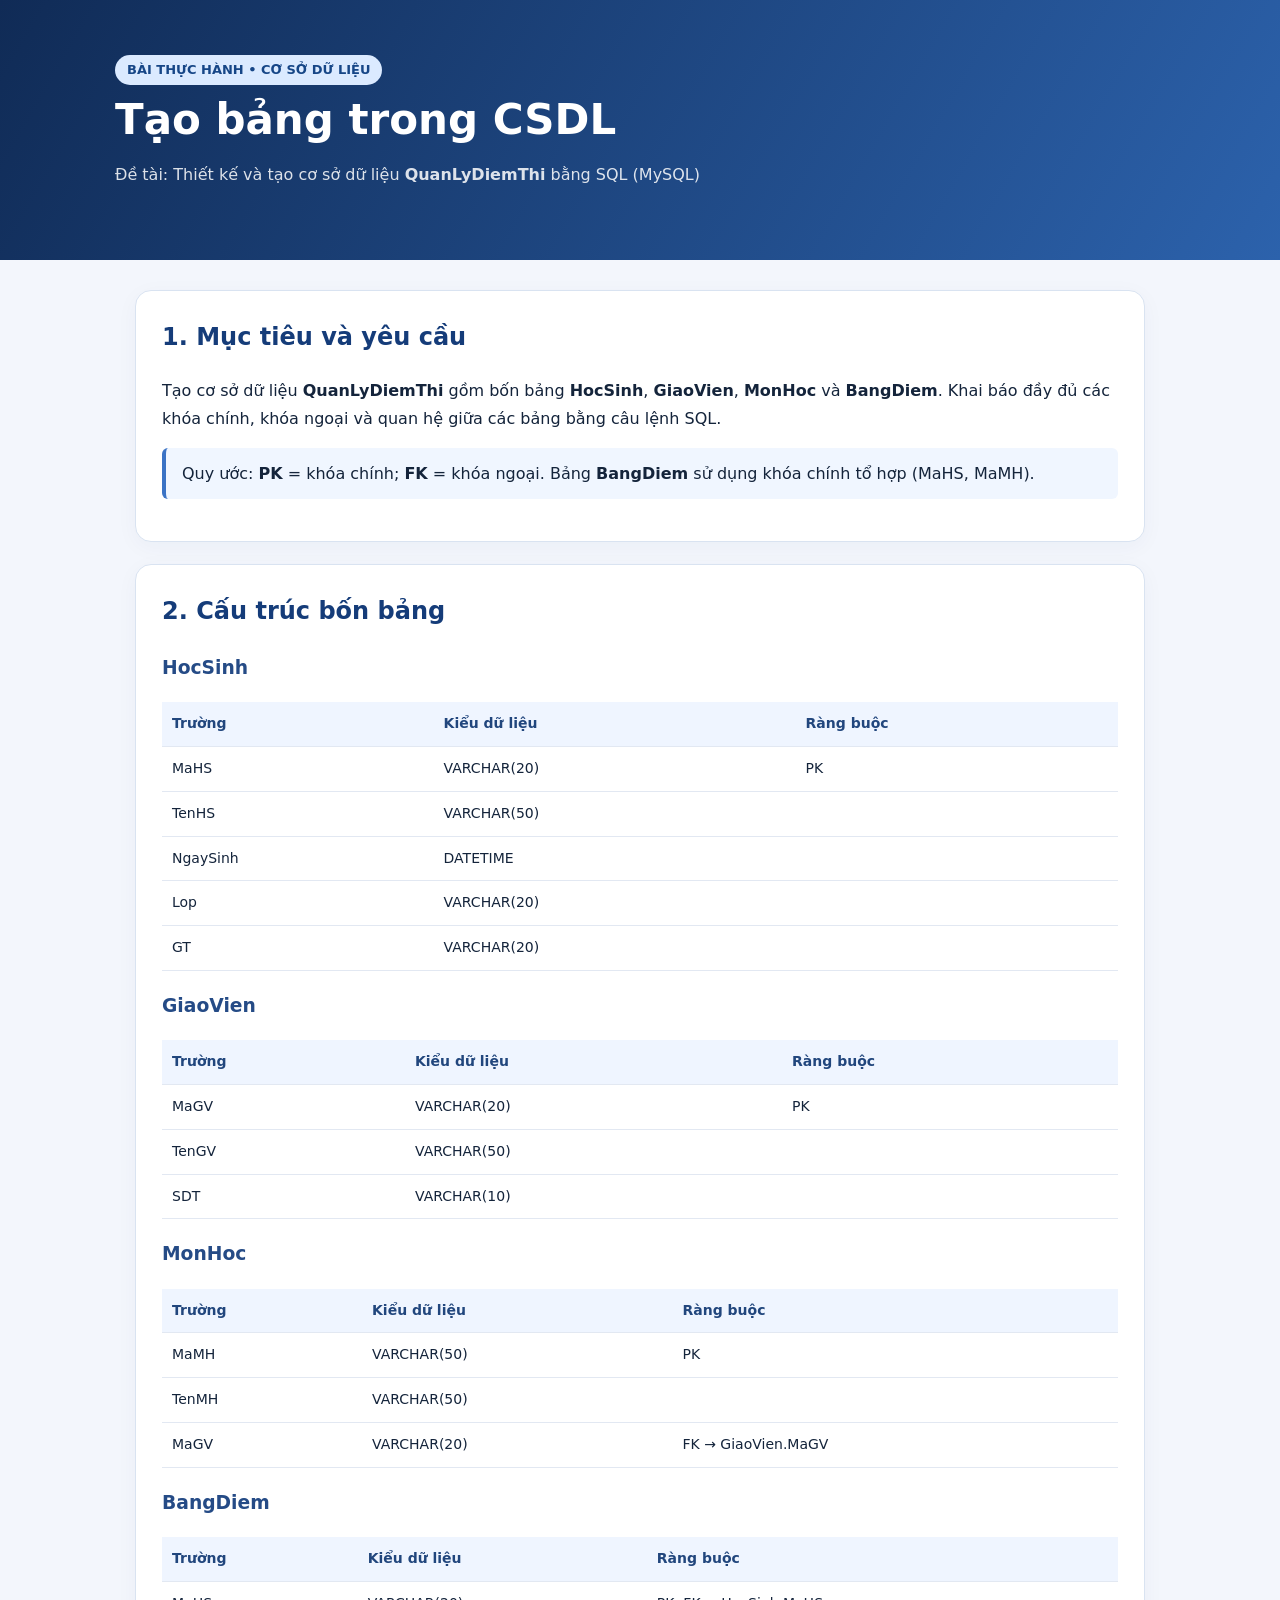
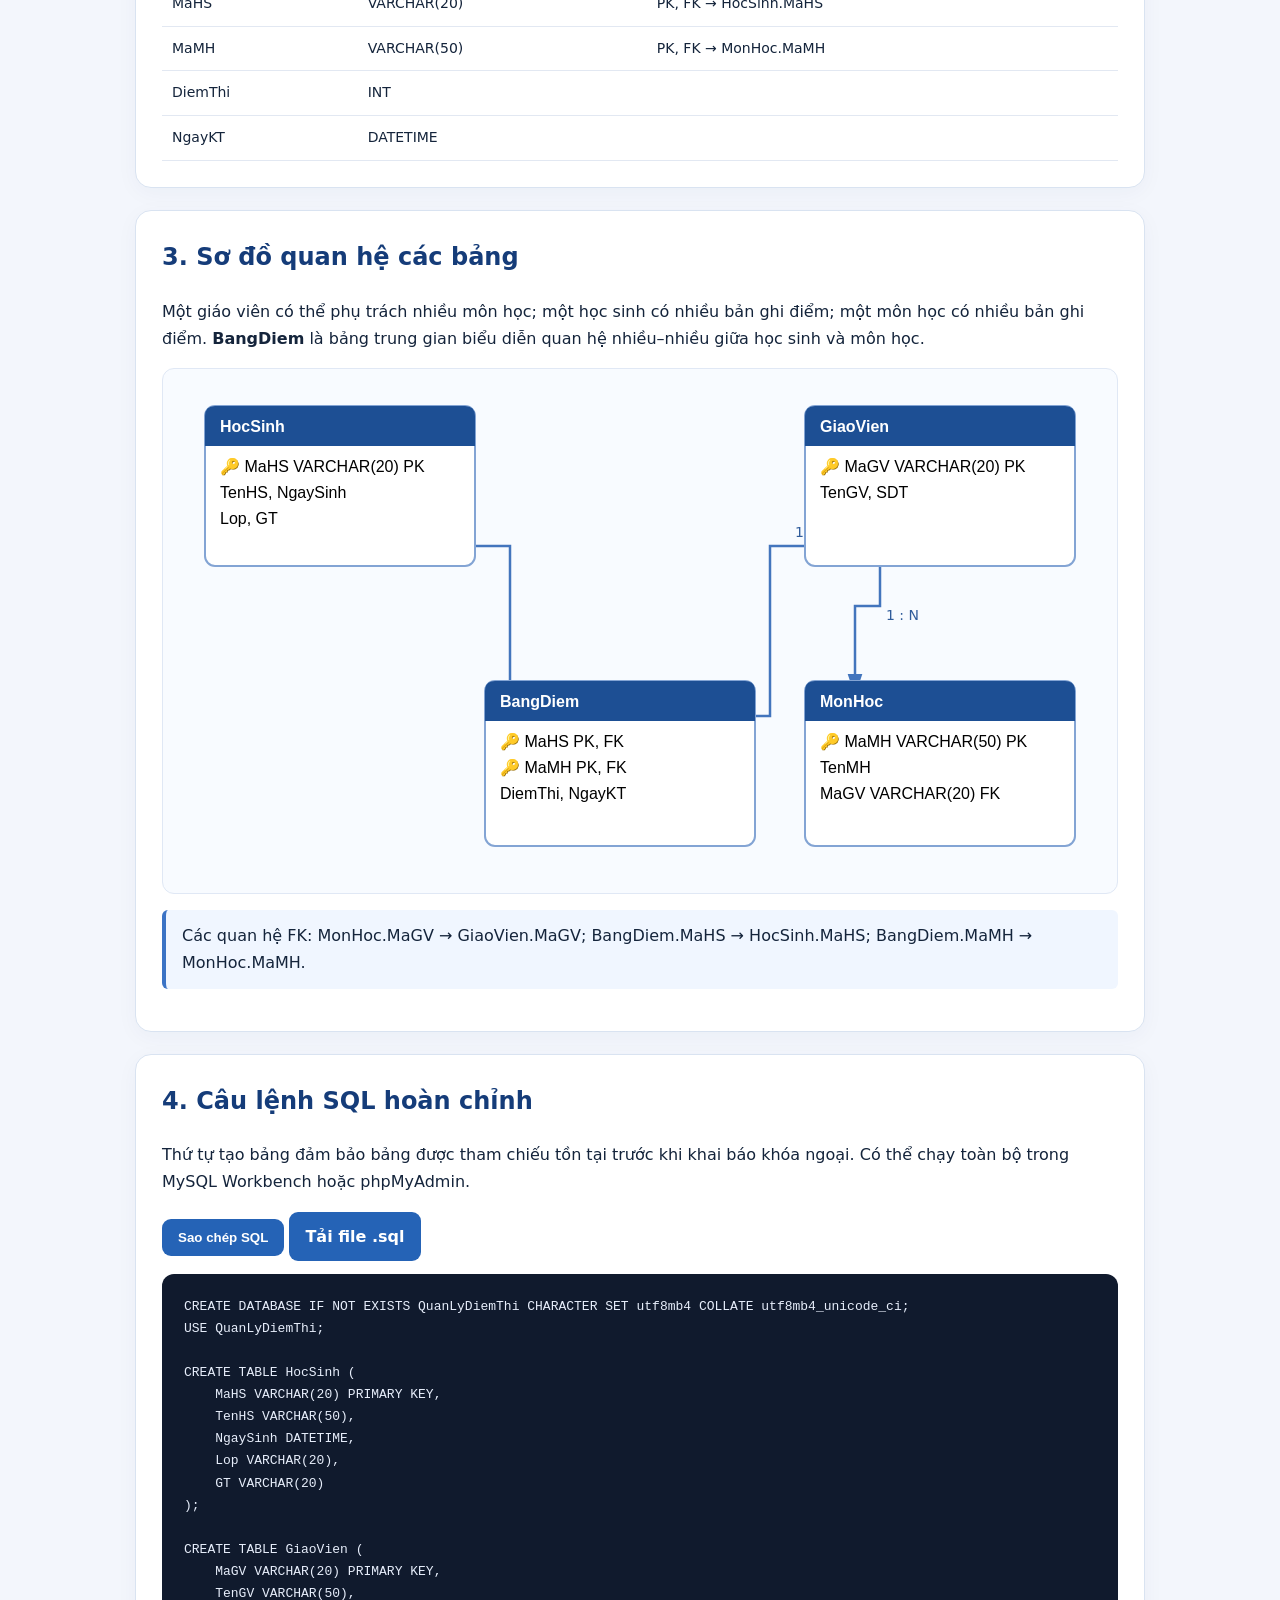
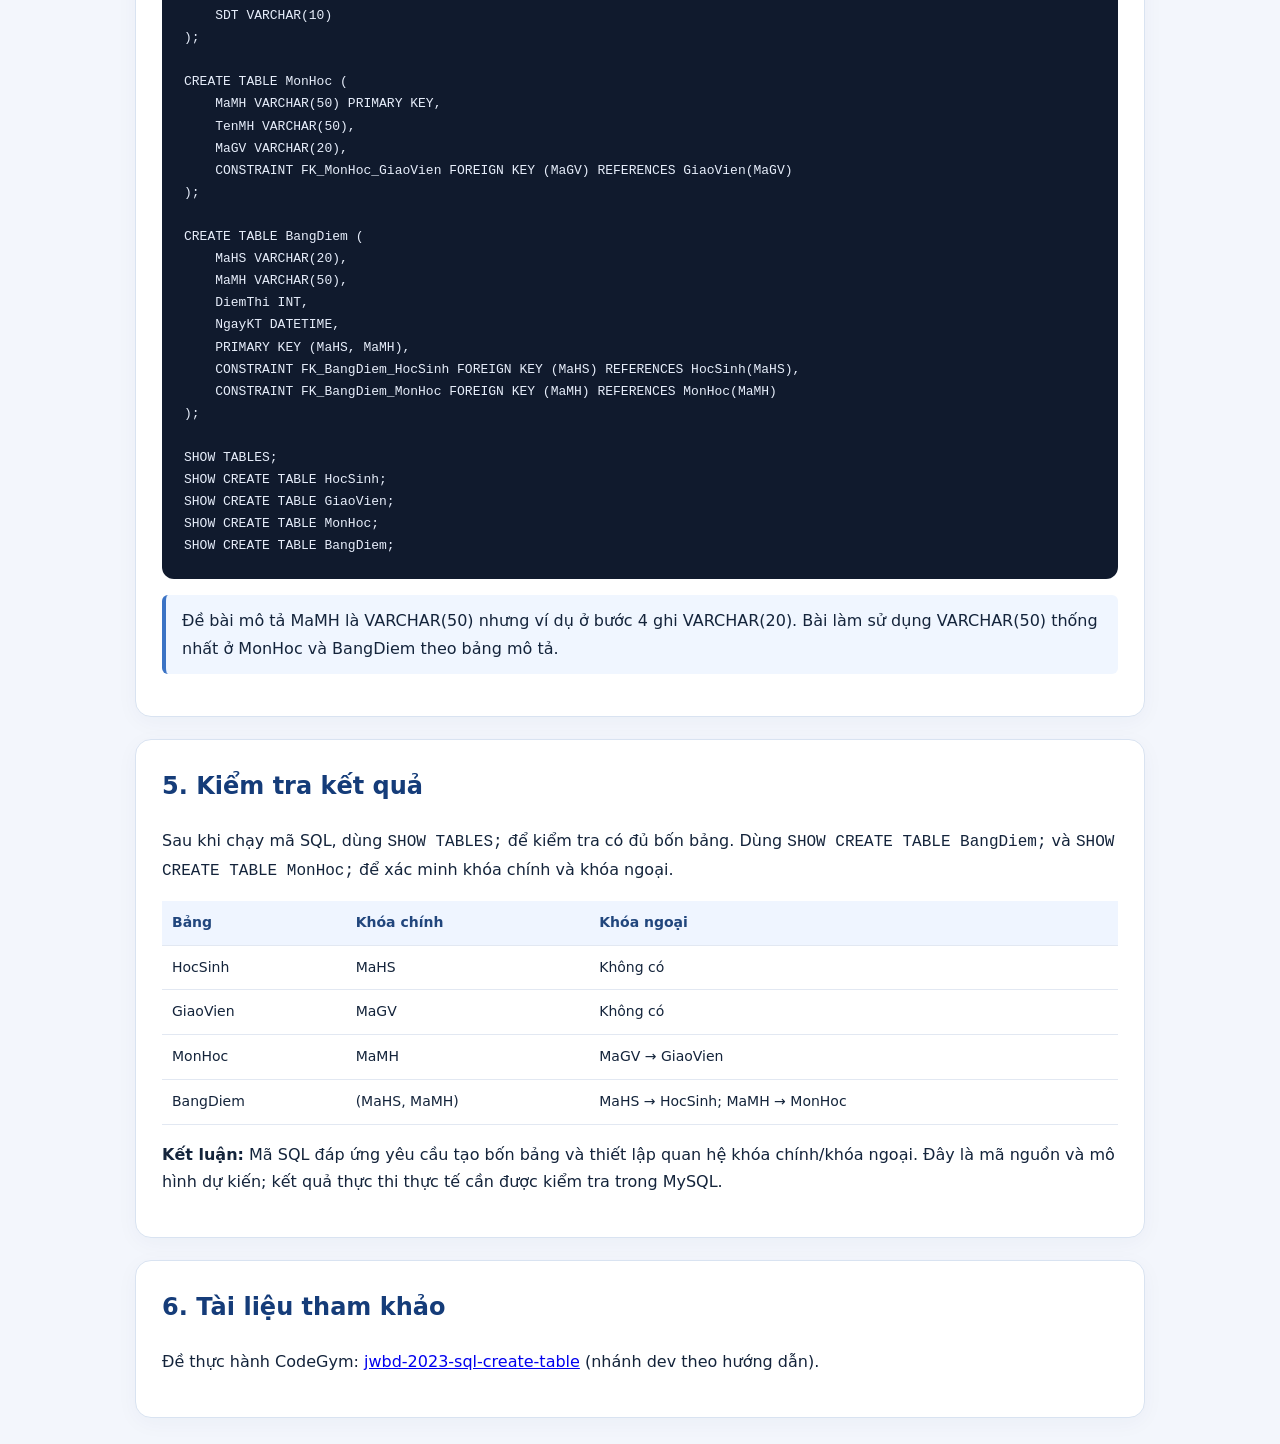
==== index.html @ d5414a9d "Add files via upload" ====
<!DOCTYPE html><html lang="vi"><head><meta charset="utf-8"><meta name="viewport" content="width=device-width,initial-scale=1"><title>Thực hành: Tạo bảng trong CSDL | QuanLyDiemThi</title><style>
:root{--ink:#14243b;--blue:#2558aa;--bg:#f3f6fc;--line:#d9e3f1}*{box-sizing:border-box}body{margin:0;background:var(--bg);color:var(--ink);font:16px/1.7 system-ui,'Segoe UI',sans-serif}header{background:linear-gradient(120deg,#102b56,#2c62ac);color:white;padding:55px max(24px,calc((100vw - 1050px)/2))}header p{opacity:.85}h1{font-size:clamp(28px,4vw,42px);line-height:1.2;margin:10px 0}h2{color:#153c79;margin-top:0}h3{color:#254b86}.wrap{max-width:1050px;margin:30px auto;padding:0 20px}section{background:white;border:1px solid var(--line);border-radius:16px;padding:26px;margin:22px 0;box-shadow:0 5px 22px #18325c0a}.tag{display:inline-block;border-radius:99px;padding:4px 12px;background:#dbeaff;color:#164687;font-size:13px;font-weight:700}table{border-collapse:collapse;width:100%;font-size:14px}th,td{border-bottom:1px solid #e2e8f2;padding:10px;text-align:left}th{background:#eff5ff;color:#21467d}.scroll{overflow:auto}.pk{color:#a45600;font-weight:700}.fk{color:#2562b4;font-weight:700}pre{background:#101a2d;color:#e7eefb;padding:22px;overflow:auto;border-radius:12px;font:13px/1.7 Consolas,monospace}button,a.btn{border:0;background:#2563b6;color:white;border-radius:9px;padding:11px 16px;cursor:pointer;text-decoration:none;display:inline-block;font-weight:650}.diagram{overflow:auto;padding:12px;border:1px solid #e0e8f5;border-radius:12px;background:#f8fbff}.diagram svg{min-width:760px;display:block;margin:auto}.note{padding:12px 16px;border-left:4px solid #3b73c5;background:#f0f6ff;border-radius:6px}.cols{display:grid;grid-template-columns:1fr 1fr;gap:16px}@media(max-width:700px){.cols{grid-template-columns:1fr}section{padding:18px}}@media print{header{padding:20px;color:black;background:white}body{background:white}section{break-inside:avoid;box-shadow:none}.no-print{display:none}}
</style></head><body><header><span class="tag">BÀI THỰC HÀNH • CƠ SỞ DỮ LIỆU</span><h1>Tạo bảng trong CSDL</h1><p>Đề tài: Thiết kế và tạo cơ sở dữ liệu <strong>QuanLyDiemThi</strong> bằng SQL (MySQL)</p></header><main class="wrap"><section><h2>1. Mục tiêu và yêu cầu</h2><p>Tạo cơ sở dữ liệu <strong>QuanLyDiemThi</strong> gồm bốn bảng <strong>HocSinh</strong>, <strong>GiaoVien</strong>, <strong>MonHoc</strong> và <strong>BangDiem</strong>. Khai báo đầy đủ các khóa chính, khóa ngoại và quan hệ giữa các bảng bằng câu lệnh SQL.</p><p class="note">Quy ước: <strong>PK</strong> = khóa chính; <strong>FK</strong> = khóa ngoại. Bảng <strong>BangDiem</strong> sử dụng khóa chính tổ hợp (MaHS, MaMH).</p></section>
<section><h2>2. Cấu trúc bốn bảng</h2><div id="tables"></div></section>
<section><h2>3. Sơ đồ quan hệ các bảng</h2><p>Một giáo viên có thể phụ trách nhiều môn học; một học sinh có nhiều bản ghi điểm; một môn học có nhiều bản ghi điểm. <strong>BangDiem</strong> là bảng trung gian biểu diễn quan hệ nhiều–nhiều giữa học sinh và môn học.</p><div class="diagram"><svg viewBox="0 0 930 500" width="930" height="500" role="img" aria-label="Sơ đồ bốn bảng và các quan hệ khóa ngoại"><defs><marker id="arr" markerWidth="10" markerHeight="10" refX="9" refY="3" orient="auto"><path d="M0 0 L9 3 L0 6 Z" fill="#4375bd"/></marker></defs><g stroke="#4375bd" stroke-width="2.5" fill="none"><path d="M230 165 H335 V335 H375" marker-end="url(#arr)"/><path d="M705 165 H595 V335 H555" marker-end="url(#arr)"/><path d="M705 165 V225 H680 V315" marker-end="url(#arr)"/></g><g font-size="14" fill="#305c9b"><text x="253" y="156">1 : N</text><text x="620" y="156">1 : N</text><text x="711" y="239">1 : N</text></g><g font-family="Segoe UI, sans-serif" font-size="16"><g><rect x="30" y="25" width="270" height="160" rx="10" fill="white" stroke="#83a4d4" stroke-width="2"/><path d="M30 35 Q30 25 40 25 H290 Q300 25 300 35 V65 H30Z" fill="#1d4f94"/><text x="45" y="51" fill="white" font-weight="bold">HocSinh</text><text x="45" y="91">🔑 MaHS VARCHAR(20) PK</text><text x="45" y="117">TenHS, NgaySinh</text><text x="45" y="143">Lop, GT</text></g><g><rect x="630" y="25" width="270" height="160" rx="10" fill="white" stroke="#83a4d4" stroke-width="2"/><path d="M630 35 Q630 25 640 25 H890 Q900 25 900 35 V65 H630Z" fill="#1d4f94"/><text x="645" y="51" fill="white" font-weight="bold">GiaoVien</text><text x="645" y="91">🔑 MaGV VARCHAR(20) PK</text><text x="645" y="117">TenGV, SDT</text></g><g><rect x="630" y="300" width="270" height="165" rx="10" fill="white" stroke="#83a4d4" stroke-width="2"/><path d="M630 310 Q630 300 640 300 H890 Q900 300 900 310 V340 H630Z" fill="#1d4f94"/><text x="645" y="326" fill="white" font-weight="bold">MonHoc</text><text x="645" y="366">🔑 MaMH VARCHAR(50) PK</text><text x="645" y="392">TenMH</text><text x="645" y="418">MaGV VARCHAR(20) FK</text></g><g><rect x="310" y="300" width="270" height="165" rx="10" fill="white" stroke="#83a4d4" stroke-width="2"/><path d="M310 310 Q310 300 320 300 H570 Q580 300 580 310 V340 H310Z" fill="#1d4f94"/><text x="325" y="326" fill="white" font-weight="bold">BangDiem</text><text x="325" y="366">🔑 MaHS PK, FK</text><text x="325" y="392">🔑 MaMH PK, FK</text><text x="325" y="418">DiemThi, NgayKT</text></g></g></svg></div><p class="note">Các quan hệ FK: MonHoc.MaGV → GiaoVien.MaGV; BangDiem.MaHS → HocSinh.MaHS; BangDiem.MaMH → MonHoc.MaMH.</p></section>
<section><h2>4. Câu lệnh SQL hoàn chỉnh</h2><p>Thứ tự tạo bảng đảm bảo bảng được tham chiếu tồn tại trước khi khai báo khóa ngoại. Có thể chạy toàn bộ trong MySQL Workbench hoặc phpMyAdmin.</p><button class="no-print" onclick="navigator.clipboard.writeText(document.getElementById('sql').textContent).then(()=>alert('Đã sao chép SQL'))">Sao chép SQL</button> <a class="btn no-print" href="QuanLyDiemThi.sql" download>Tải file .sql</a><pre id="sql"></pre><p class="note">Đề bài mô tả MaMH là VARCHAR(50) nhưng ví dụ ở bước 4 ghi VARCHAR(20). Bài làm sử dụng VARCHAR(50) thống nhất ở MonHoc và BangDiem theo bảng mô tả.</p></section>
<section><h2>5. Kiểm tra kết quả</h2><p>Sau khi chạy mã SQL, dùng <code>SHOW TABLES;</code> để kiểm tra có đủ bốn bảng. Dùng <code>SHOW CREATE TABLE BangDiem;</code> và <code>SHOW CREATE TABLE MonHoc;</code> để xác minh khóa chính và khóa ngoại.</p><div class="scroll"><table><thead><tr><th>Bảng</th><th>Khóa chính</th><th>Khóa ngoại</th></tr></thead><tbody><tr><td>HocSinh</td><td>MaHS</td><td>Không có</td></tr><tr><td>GiaoVien</td><td>MaGV</td><td>Không có</td></tr><tr><td>MonHoc</td><td>MaMH</td><td>MaGV → GiaoVien</td></tr><tr><td>BangDiem</td><td>(MaHS, MaMH)</td><td>MaHS → HocSinh; MaMH → MonHoc</td></tr></tbody></table></div><p><strong>Kết luận:</strong> Mã SQL đáp ứng yêu cầu tạo bốn bảng và thiết lập quan hệ khóa chính/khóa ngoại. Đây là mã nguồn và mô hình dự kiến; kết quả thực thi thực tế cần được kiểm tra trong MySQL.</p></section><section><h2>6. Tài liệu tham khảo</h2><p>Đề thực hành CodeGym: <a href="https://github.com/codegym-vn/jwbd-2023-sql-create-table" target="_blank" rel="noopener">jwbd-2023-sql-create-table</a> (nhánh dev theo hướng dẫn).</p></section></main><script>
const tables=[['HocSinh',[['MaHS','VARCHAR(20)','PK'],['TenHS','VARCHAR(50)',''],['NgaySinh','DATETIME',''],['Lop','VARCHAR(20)',''],['GT','VARCHAR(20)','']]],['GiaoVien',[['MaGV','VARCHAR(20)','PK'],['TenGV','VARCHAR(50)',''],['SDT','VARCHAR(10)','']]],['MonHoc',[['MaMH','VARCHAR(50)','PK'],['TenMH','VARCHAR(50)',''],['MaGV','VARCHAR(20)','FK → GiaoVien.MaGV']]],['BangDiem',[['MaHS','VARCHAR(20)','PK, FK → HocSinh.MaHS'],['MaMH','VARCHAR(50)','PK, FK → MonHoc.MaMH'],['DiemThi','INT',''],['NgayKT','DATETIME','']]]];document.getElementById('tables').innerHTML=tables.map(([name,rows])=>`<h3>${name}</h3><div class="scroll"><table><thead><tr><th>Trường</th><th>Kiểu dữ liệu</th><th>Ràng buộc</th></tr></thead><tbody>${rows.map(([n,t,k])=>`<tr><td>${n}</td><td>${t}</td><td>${k}</td></tr>`).join('')}</tbody></table></div>`).join('');const sql=`CREATE DATABASE IF NOT EXISTS QuanLyDiemThi CHARACTER SET utf8mb4 COLLATE utf8mb4_unicode_ci;
USE QuanLyDiemThi;

CREATE TABLE HocSinh (
    MaHS VARCHAR(20) PRIMARY KEY,
    TenHS VARCHAR(50),
    NgaySinh DATETIME,
    Lop VARCHAR(20),
    GT VARCHAR(20)
);

CREATE TABLE GiaoVien (
    MaGV VARCHAR(20) PRIMARY KEY,
    TenGV VARCHAR(50),
    SDT VARCHAR(10)
);

CREATE TABLE MonHoc (
    MaMH VARCHAR(50) PRIMARY KEY,
    TenMH VARCHAR(50),
    MaGV VARCHAR(20),
    CONSTRAINT FK_MonHoc_GiaoVien FOREIGN KEY (MaGV) REFERENCES GiaoVien(MaGV)
);

CREATE TABLE BangDiem (
    MaHS VARCHAR(20),
    MaMH VARCHAR(50),
    DiemThi INT,
    NgayKT DATETIME,
    PRIMARY KEY (MaHS, MaMH),
    CONSTRAINT FK_BangDiem_HocSinh FOREIGN KEY (MaHS) REFERENCES HocSinh(MaHS),
    CONSTRAINT FK_BangDiem_MonHoc FOREIGN KEY (MaMH) REFERENCES MonHoc(MaMH)
);

SHOW TABLES;
SHOW CREATE TABLE HocSinh;
SHOW CREATE TABLE GiaoVien;
SHOW CREATE TABLE MonHoc;
SHOW CREATE TABLE BangDiem;`;document.getElementById('sql').textContent=sql;
</script></body></html>
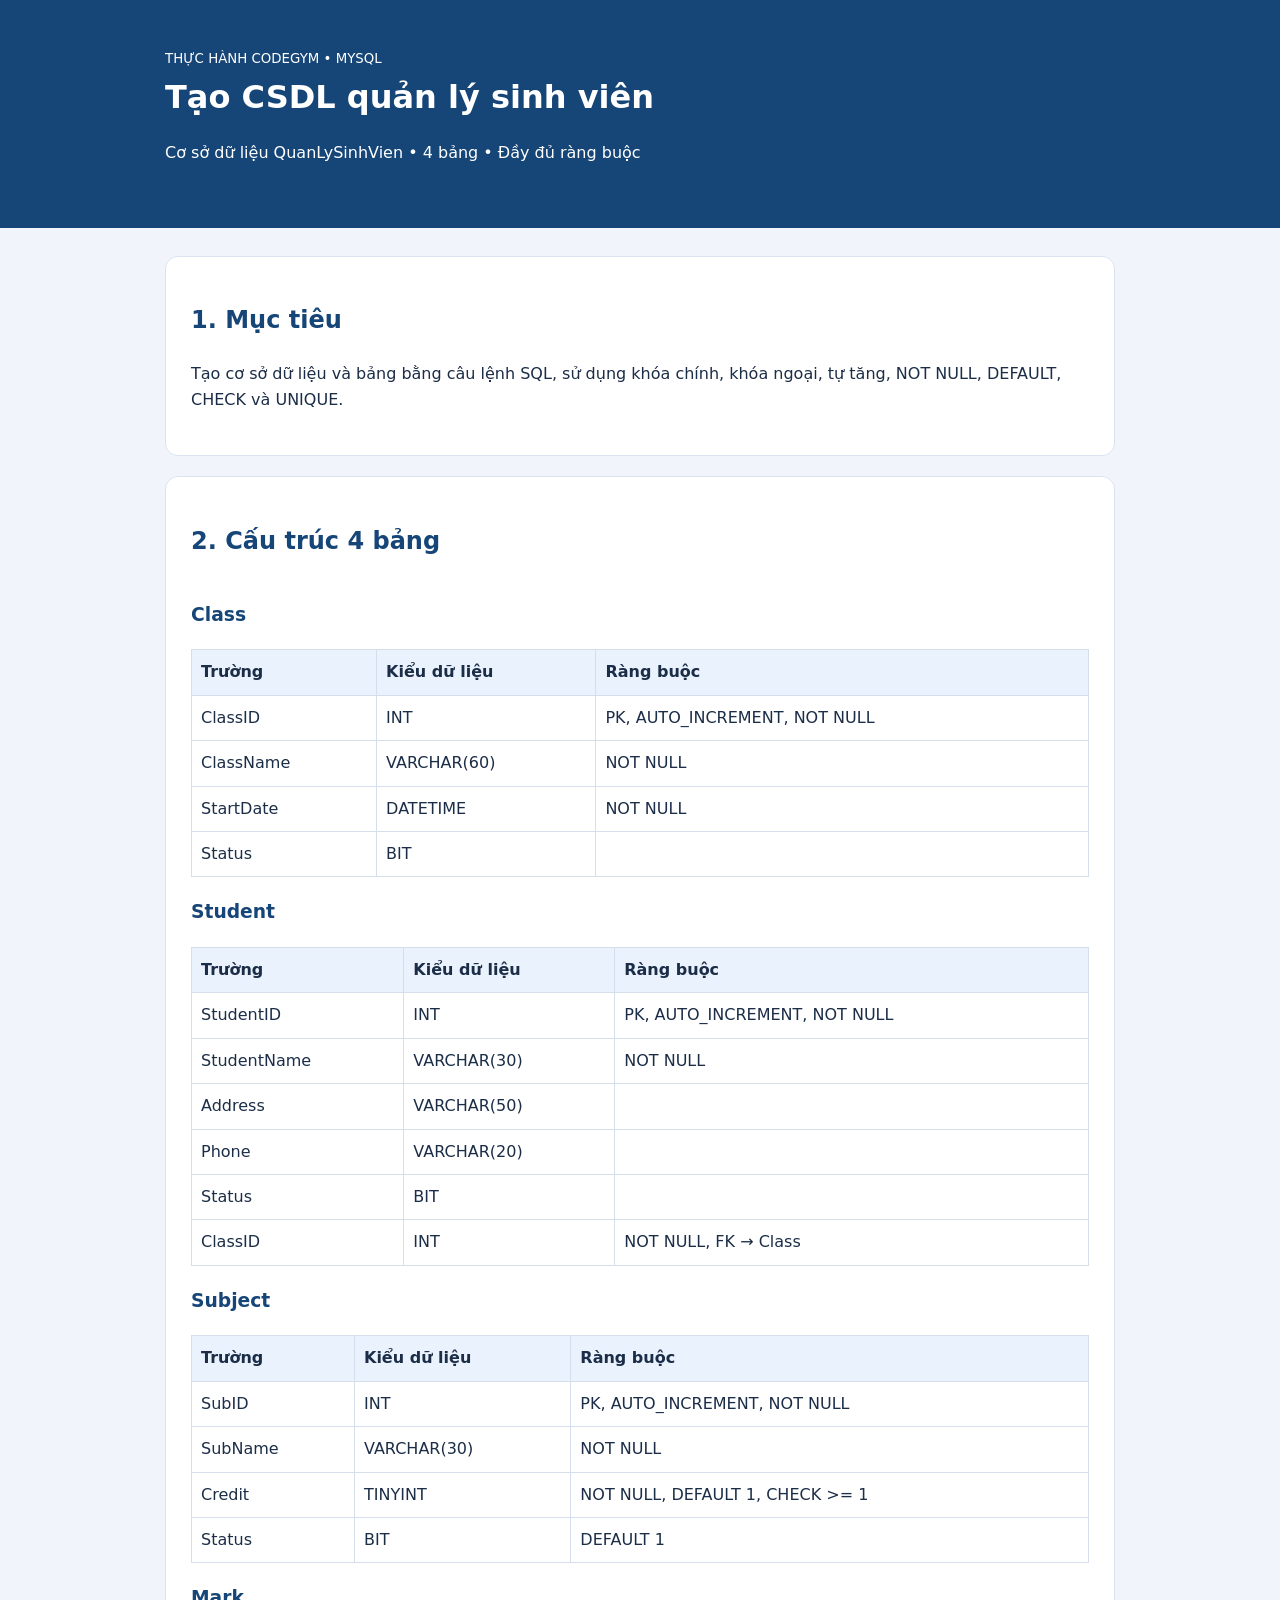
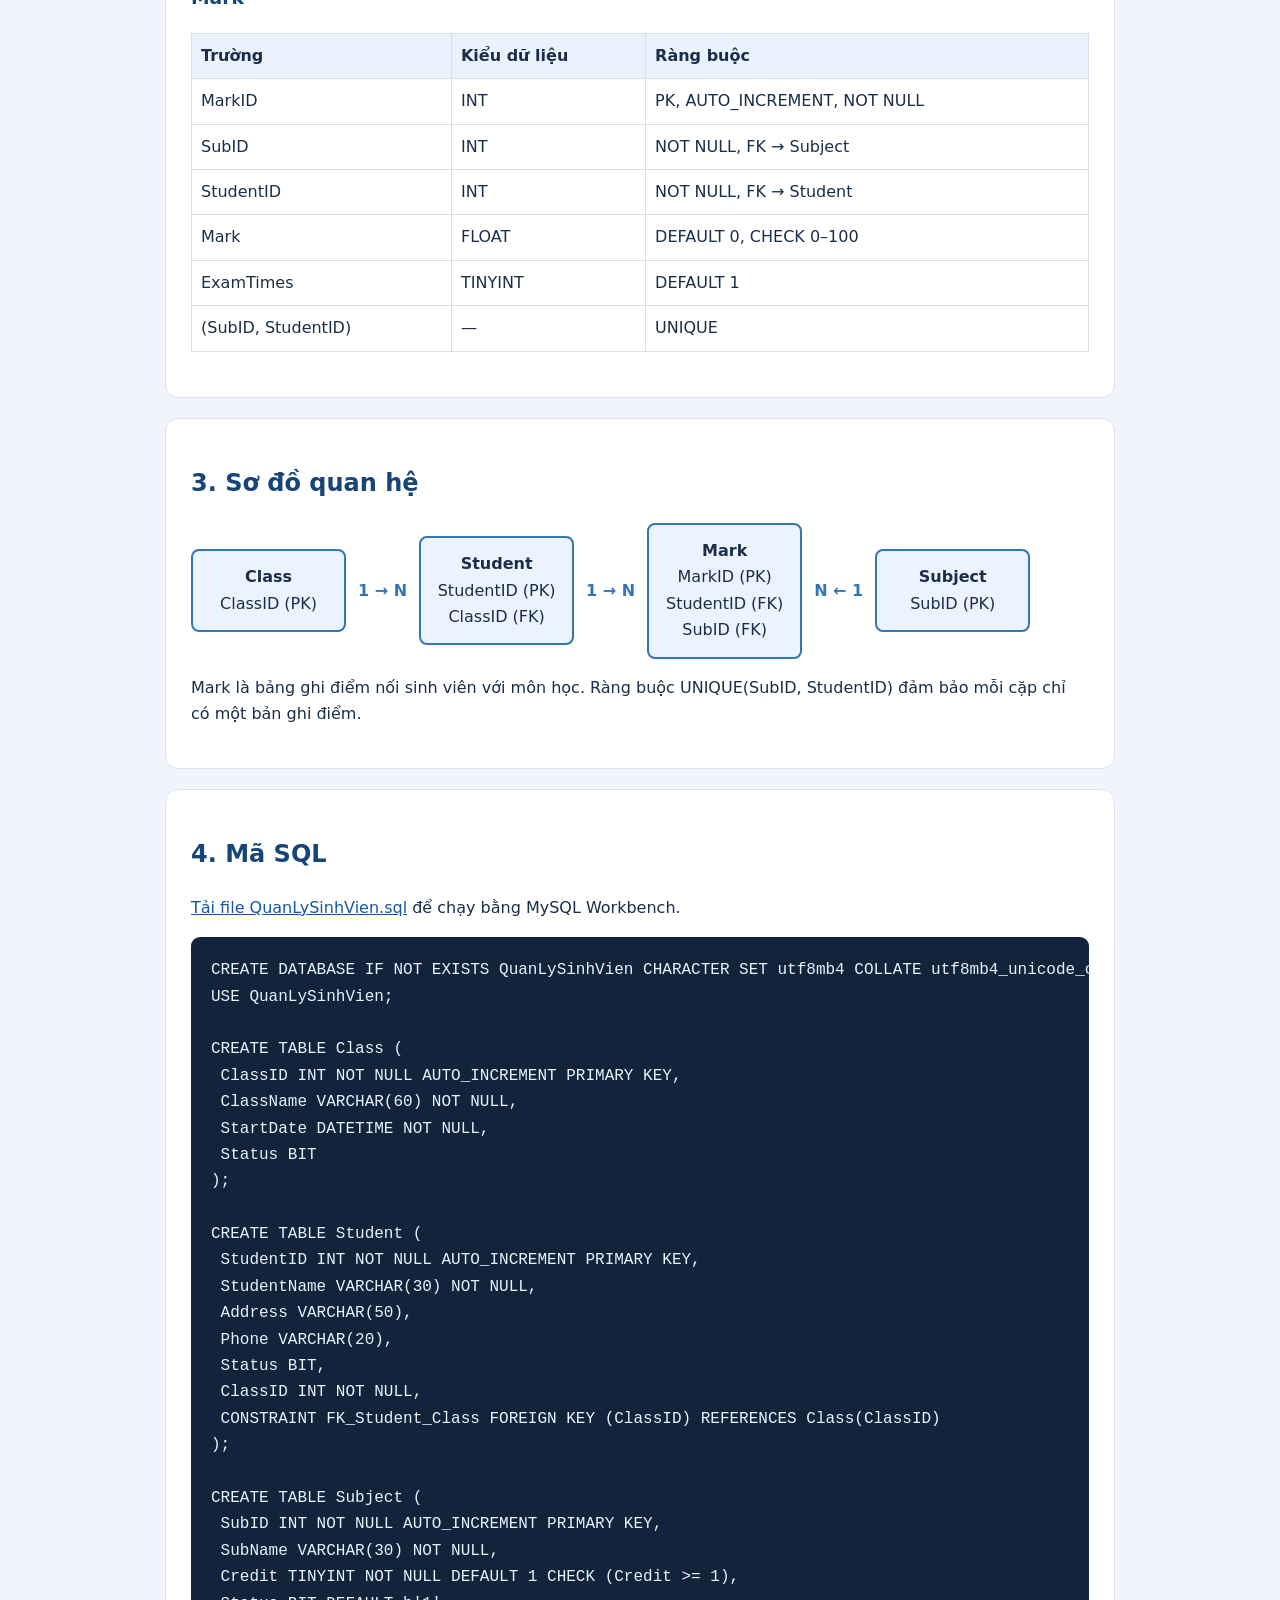
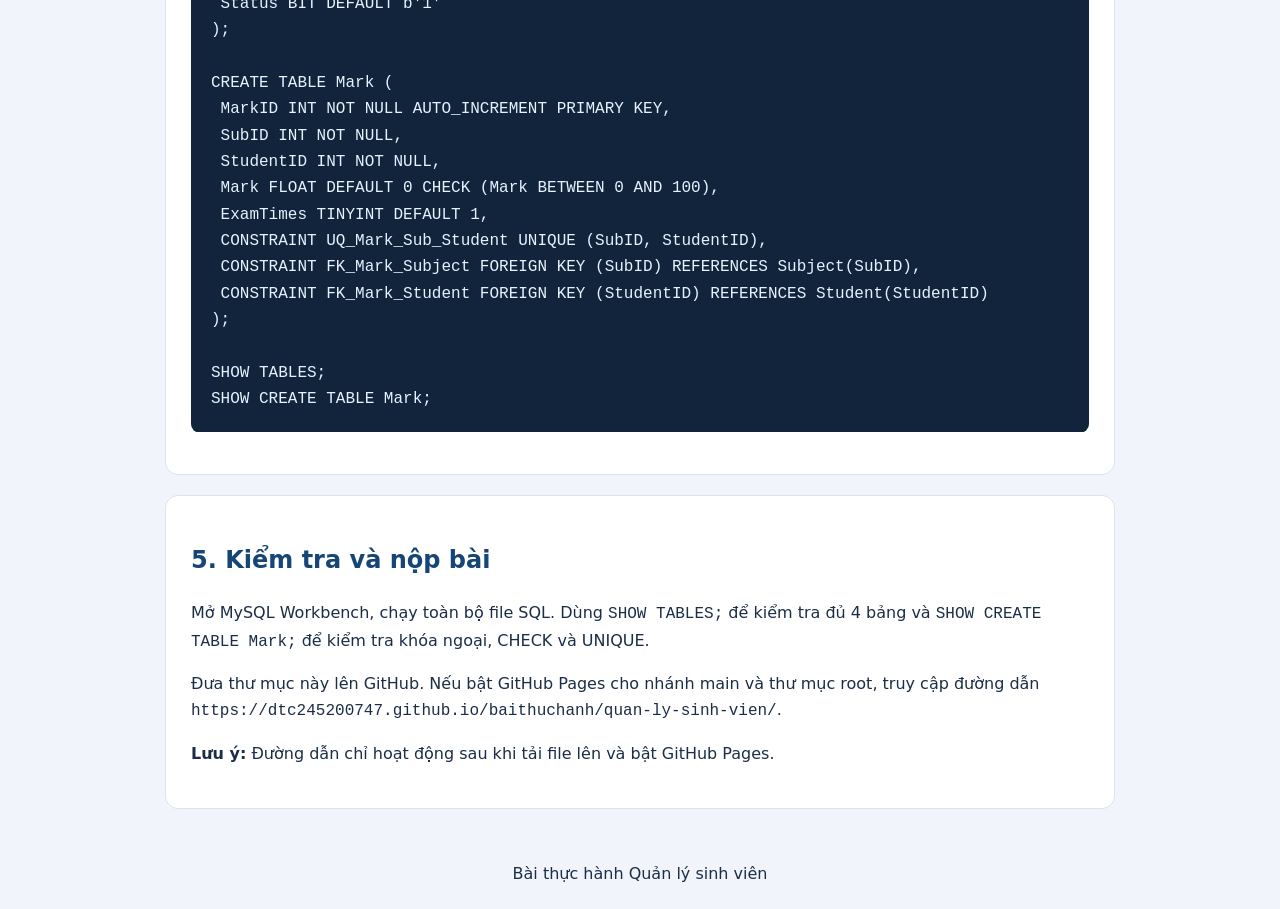
==== commit 22001fc5: "Add files via upload" ====
--- a/index.html
+++ b/index.html
@@ -1,47 +1,41 @@
-<!DOCTYPE html><html lang="vi"><head><meta charset="utf-8"><meta name="viewport" content="width=device-width,initial-scale=1"><title>Thực hành: Tạo bảng trong CSDL | QuanLyDiemThi</title><style>
-:root{--ink:#14243b;--blue:#2558aa;--bg:#f3f6fc;--line:#d9e3f1}*{box-sizing:border-box}body{margin:0;background:var(--bg);color:var(--ink);font:16px/1.7 system-ui,'Segoe UI',sans-serif}header{background:linear-gradient(120deg,#102b56,#2c62ac);color:white;padding:55px max(24px,calc((100vw - 1050px)/2))}header p{opacity:.85}h1{font-size:clamp(28px,4vw,42px);line-height:1.2;margin:10px 0}h2{color:#153c79;margin-top:0}h3{color:#254b86}.wrap{max-width:1050px;margin:30px auto;padding:0 20px}section{background:white;border:1px solid var(--line);border-radius:16px;padding:26px;margin:22px 0;box-shadow:0 5px 22px #18325c0a}.tag{display:inline-block;border-radius:99px;padding:4px 12px;background:#dbeaff;color:#164687;font-size:13px;font-weight:700}table{border-collapse:collapse;width:100%;font-size:14px}th,td{border-bottom:1px solid #e2e8f2;padding:10px;text-align:left}th{background:#eff5ff;color:#21467d}.scroll{overflow:auto}.pk{color:#a45600;font-weight:700}.fk{color:#2562b4;font-weight:700}pre{background:#101a2d;color:#e7eefb;padding:22px;overflow:auto;border-radius:12px;font:13px/1.7 Consolas,monospace}button,a.btn{border:0;background:#2563b6;color:white;border-radius:9px;padding:11px 16px;cursor:pointer;text-decoration:none;display:inline-block;font-weight:650}.diagram{overflow:auto;padding:12px;border:1px solid #e0e8f5;border-radius:12px;background:#f8fbff}.diagram svg{min-width:760px;display:block;margin:auto}.note{padding:12px 16px;border-left:4px solid #3b73c5;background:#f0f6ff;border-radius:6px}.cols{display:grid;grid-template-columns:1fr 1fr;gap:16px}@media(max-width:700px){.cols{grid-template-columns:1fr}section{padding:18px}}@media print{header{padding:20px;color:black;background:white}body{background:white}section{break-inside:avoid;box-shadow:none}.no-print{display:none}}
-</style></head><body><header><span class="tag">BÀI THỰC HÀNH • CƠ SỞ DỮ LIỆU</span><h1>Tạo bảng trong CSDL</h1><p>Đề tài: Thiết kế và tạo cơ sở dữ liệu <strong>QuanLyDiemThi</strong> bằng SQL (MySQL)</p></header><main class="wrap"><section><h2>1. Mục tiêu và yêu cầu</h2><p>Tạo cơ sở dữ liệu <strong>QuanLyDiemThi</strong> gồm bốn bảng <strong>HocSinh</strong>, <strong>GiaoVien</strong>, <strong>MonHoc</strong> và <strong>BangDiem</strong>. Khai báo đầy đủ các khóa chính, khóa ngoại và quan hệ giữa các bảng bằng câu lệnh SQL.</p><p class="note">Quy ước: <strong>PK</strong> = khóa chính; <strong>FK</strong> = khóa ngoại. Bảng <strong>BangDiem</strong> sử dụng khóa chính tổ hợp (MaHS, MaMH).</p></section>
-<section><h2>2. Cấu trúc bốn bảng</h2><div id="tables"></div></section>
-<section><h2>3. Sơ đồ quan hệ các bảng</h2><p>Một giáo viên có thể phụ trách nhiều môn học; một học sinh có nhiều bản ghi điểm; một môn học có nhiều bản ghi điểm. <strong>BangDiem</strong> là bảng trung gian biểu diễn quan hệ nhiều–nhiều giữa học sinh và môn học.</p><div class="diagram"><svg viewBox="0 0 930 500" width="930" height="500" role="img" aria-label="Sơ đồ bốn bảng và các quan hệ khóa ngoại"><defs><marker id="arr" markerWidth="10" markerHeight="10" refX="9" refY="3" orient="auto"><path d="M0 0 L9 3 L0 6 Z" fill="#4375bd"/></marker></defs><g stroke="#4375bd" stroke-width="2.5" fill="none"><path d="M230 165 H335 V335 H375" marker-end="url(#arr)"/><path d="M705 165 H595 V335 H555" marker-end="url(#arr)"/><path d="M705 165 V225 H680 V315" marker-end="url(#arr)"/></g><g font-size="14" fill="#305c9b"><text x="253" y="156">1 : N</text><text x="620" y="156">1 : N</text><text x="711" y="239">1 : N</text></g><g font-family="Segoe UI, sans-serif" font-size="16"><g><rect x="30" y="25" width="270" height="160" rx="10" fill="white" stroke="#83a4d4" stroke-width="2"/><path d="M30 35 Q30 25 40 25 H290 Q300 25 300 35 V65 H30Z" fill="#1d4f94"/><text x="45" y="51" fill="white" font-weight="bold">HocSinh</text><text x="45" y="91">🔑 MaHS VARCHAR(20) PK</text><text x="45" y="117">TenHS, NgaySinh</text><text x="45" y="143">Lop, GT</text></g><g><rect x="630" y="25" width="270" height="160" rx="10" fill="white" stroke="#83a4d4" stroke-width="2"/><path d="M630 35 Q630 25 640 25 H890 Q900 25 900 35 V65 H630Z" fill="#1d4f94"/><text x="645" y="51" fill="white" font-weight="bold">GiaoVien</text><text x="645" y="91">🔑 MaGV VARCHAR(20) PK</text><text x="645" y="117">TenGV, SDT</text></g><g><rect x="630" y="300" width="270" height="165" rx="10" fill="white" stroke="#83a4d4" stroke-width="2"/><path d="M630 310 Q630 300 640 300 H890 Q900 300 900 310 V340 H630Z" fill="#1d4f94"/><text x="645" y="326" fill="white" font-weight="bold">MonHoc</text><text x="645" y="366">🔑 MaMH VARCHAR(50) PK</text><text x="645" y="392">TenMH</text><text x="645" y="418">MaGV VARCHAR(20) FK</text></g><g><rect x="310" y="300" width="270" height="165" rx="10" fill="white" stroke="#83a4d4" stroke-width="2"/><path d="M310 310 Q310 300 320 300 H570 Q580 300 580 310 V340 H310Z" fill="#1d4f94"/><text x="325" y="326" fill="white" font-weight="bold">BangDiem</text><text x="325" y="366">🔑 MaHS PK, FK</text><text x="325" y="392">🔑 MaMH PK, FK</text><text x="325" y="418">DiemThi, NgayKT</text></g></g></svg></div><p class="note">Các quan hệ FK: MonHoc.MaGV → GiaoVien.MaGV; BangDiem.MaHS → HocSinh.MaHS; BangDiem.MaMH → MonHoc.MaMH.</p></section>
-<section><h2>4. Câu lệnh SQL hoàn chỉnh</h2><p>Thứ tự tạo bảng đảm bảo bảng được tham chiếu tồn tại trước khi khai báo khóa ngoại. Có thể chạy toàn bộ trong MySQL Workbench hoặc phpMyAdmin.</p><button class="no-print" onclick="navigator.clipboard.writeText(document.getElementById('sql').textContent).then(()=>alert('Đã sao chép SQL'))">Sao chép SQL</button> <a class="btn no-print" href="QuanLyDiemThi.sql" download>Tải file .sql</a><pre id="sql"></pre><p class="note">Đề bài mô tả MaMH là VARCHAR(50) nhưng ví dụ ở bước 4 ghi VARCHAR(20). Bài làm sử dụng VARCHAR(50) thống nhất ở MonHoc và BangDiem theo bảng mô tả.</p></section>
-<section><h2>5. Kiểm tra kết quả</h2><p>Sau khi chạy mã SQL, dùng <code>SHOW TABLES;</code> để kiểm tra có đủ bốn bảng. Dùng <code>SHOW CREATE TABLE BangDiem;</code> và <code>SHOW CREATE TABLE MonHoc;</code> để xác minh khóa chính và khóa ngoại.</p><div class="scroll"><table><thead><tr><th>Bảng</th><th>Khóa chính</th><th>Khóa ngoại</th></tr></thead><tbody><tr><td>HocSinh</td><td>MaHS</td><td>Không có</td></tr><tr><td>GiaoVien</td><td>MaGV</td><td>Không có</td></tr><tr><td>MonHoc</td><td>MaMH</td><td>MaGV → GiaoVien</td></tr><tr><td>BangDiem</td><td>(MaHS, MaMH)</td><td>MaHS → HocSinh; MaMH → MonHoc</td></tr></tbody></table></div><p><strong>Kết luận:</strong> Mã SQL đáp ứng yêu cầu tạo bốn bảng và thiết lập quan hệ khóa chính/khóa ngoại. Đây là mã nguồn và mô hình dự kiến; kết quả thực thi thực tế cần được kiểm tra trong MySQL.</p></section><section><h2>6. Tài liệu tham khảo</h2><p>Đề thực hành CodeGym: <a href="https://github.com/codegym-vn/jwbd-2023-sql-create-table" target="_blank" rel="noopener">jwbd-2023-sql-create-table</a> (nhánh dev theo hướng dẫn).</p></section></main><script>
-const tables=[['HocSinh',[['MaHS','VARCHAR(20)','PK'],['TenHS','VARCHAR(50)',''],['NgaySinh','DATETIME',''],['Lop','VARCHAR(20)',''],['GT','VARCHAR(20)','']]],['GiaoVien',[['MaGV','VARCHAR(20)','PK'],['TenGV','VARCHAR(50)',''],['SDT','VARCHAR(10)','']]],['MonHoc',[['MaMH','VARCHAR(50)','PK'],['TenMH','VARCHAR(50)',''],['MaGV','VARCHAR(20)','FK → GiaoVien.MaGV']]],['BangDiem',[['MaHS','VARCHAR(20)','PK, FK → HocSinh.MaHS'],['MaMH','VARCHAR(50)','PK, FK → MonHoc.MaMH'],['DiemThi','INT',''],['NgayKT','DATETIME','']]]];document.getElementById('tables').innerHTML=tables.map(([name,rows])=>`<h3>${name}</h3><div class="scroll"><table><thead><tr><th>Trường</th><th>Kiểu dữ liệu</th><th>Ràng buộc</th></tr></thead><tbody>${rows.map(([n,t,k])=>`<tr><td>${n}</td><td>${t}</td><td>${k}</td></tr>`).join('')}</tbody></table></div>`).join('');const sql=`CREATE DATABASE IF NOT EXISTS QuanLyDiemThi CHARACTER SET utf8mb4 COLLATE utf8mb4_unicode_ci;
-USE QuanLyDiemThi;
+<!doctype html><html lang="vi"><head><meta charset="utf-8"><meta name="viewport" content="width=device-width,initial-scale=1"><title>Quản lý sinh viên - CodeGym</title><style>body{font:16px/1.65 system-ui,Arial;background:#f1f5fb;color:#1b2d47;margin:0}header{background:#164577;color:white;padding:45px max(20px,calc((100vw - 950px)/2))}main{max-width:950px;margin:28px auto;padding:0 20px}section{background:white;padding:25px;border:1px solid #dae4f0;border-radius:13px;margin:20px 0}h1{margin:0}h2,h3{color:#164577}table{width:100%;border-collapse:collapse;margin-bottom:20px}th,td{border:1px solid #d5dfec;padding:9px;text-align:left}th{background:#eaf2fd}.scroll{overflow-x:auto}pre{background:#11243b;color:#e7f2ff;padding:20px;overflow:auto;border-radius:9px}a{color:#1557a0}.er{display:flex;flex-wrap:wrap;gap:12px;align-items:center}.node{border:2px solid #3475b7;border-radius:8px;padding:13px;background:#eaf3ff;min-width:125px;text-align:center}.arr{font-weight:bold;color:#3475b7}footer{text-align:center;padding:24px}</style></head><body><header><small>THỰC HÀNH CODEGYM • MYSQL</small><h1>Tạo CSDL quản lý sinh viên</h1><p>Cơ sở dữ liệu QuanLySinhVien • 4 bảng • Đầy đủ ràng buộc</p></header><main><section><h2>1. Mục tiêu</h2><p>Tạo cơ sở dữ liệu và bảng bằng câu lệnh SQL, sử dụng khóa chính, khóa ngoại, tự tăng, NOT NULL, DEFAULT, CHECK và UNIQUE.</p></section><section><h2>2. Cấu trúc 4 bảng</h2><div class="scroll"><h3>Class</h3><table><thead><tr><th>Trường</th><th>Kiểu dữ liệu</th><th>Ràng buộc</th></tr></thead><tbody><tr><td>ClassID</td><td>INT</td><td>PK, AUTO_INCREMENT, NOT NULL</td></tr><tr><td>ClassName</td><td>VARCHAR(60)</td><td>NOT NULL</td></tr><tr><td>StartDate</td><td>DATETIME</td><td>NOT NULL</td></tr><tr><td>Status</td><td>BIT</td><td></td></tr></tbody></table><h3>Student</h3><table><thead><tr><th>Trường</th><th>Kiểu dữ liệu</th><th>Ràng buộc</th></tr></thead><tbody><tr><td>StudentID</td><td>INT</td><td>PK, AUTO_INCREMENT, NOT NULL</td></tr><tr><td>StudentName</td><td>VARCHAR(30)</td><td>NOT NULL</td></tr><tr><td>Address</td><td>VARCHAR(50)</td><td></td></tr><tr><td>Phone</td><td>VARCHAR(20)</td><td></td></tr><tr><td>Status</td><td>BIT</td><td></td></tr><tr><td>ClassID</td><td>INT</td><td>NOT NULL, FK → Class</td></tr></tbody></table><h3>Subject</h3><table><thead><tr><th>Trường</th><th>Kiểu dữ liệu</th><th>Ràng buộc</th></tr></thead><tbody><tr><td>SubID</td><td>INT</td><td>PK, AUTO_INCREMENT, NOT NULL</td></tr><tr><td>SubName</td><td>VARCHAR(30)</td><td>NOT NULL</td></tr><tr><td>Credit</td><td>TINYINT</td><td>NOT NULL, DEFAULT 1, CHECK &gt;= 1</td></tr><tr><td>Status</td><td>BIT</td><td>DEFAULT 1</td></tr></tbody></table><h3>Mark</h3><table><thead><tr><th>Trường</th><th>Kiểu dữ liệu</th><th>Ràng buộc</th></tr></thead><tbody><tr><td>MarkID</td><td>INT</td><td>PK, AUTO_INCREMENT, NOT NULL</td></tr><tr><td>SubID</td><td>INT</td><td>NOT NULL, FK → Subject</td></tr><tr><td>StudentID</td><td>INT</td><td>NOT NULL, FK → Student</td></tr><tr><td>Mark</td><td>FLOAT</td><td>DEFAULT 0, CHECK 0–100</td></tr><tr><td>ExamTimes</td><td>TINYINT</td><td>DEFAULT 1</td></tr><tr><td>(SubID, StudentID)</td><td>—</td><td>UNIQUE</td></tr></tbody></table></div></section><section><h2>3. Sơ đồ quan hệ</h2><div class="er"><div class="node"><b>Class</b><div>ClassID (PK)</div></div><span class="arr">1 → N</span><div class="node"><b>Student</b><div>StudentID (PK)</div><div>ClassID (FK)</div></div><span class="arr">1 → N</span><div class="node"><b>Mark</b><div>MarkID (PK)</div><div>StudentID (FK)</div><div>SubID (FK)</div></div><span class="arr">N ← 1</span><div class="node"><b>Subject</b><div>SubID (PK)</div></div></div><p>Mark là bảng ghi điểm nối sinh viên với môn học. Ràng buộc UNIQUE(SubID, StudentID) đảm bảo mỗi cặp chỉ có một bản ghi điểm.</p></section><section><h2>4. Mã SQL</h2><p><a href="QuanLySinhVien.sql">Tải file QuanLySinhVien.sql</a> để chạy bằng MySQL Workbench.</p><pre><code>CREATE DATABASE IF NOT EXISTS QuanLySinhVien CHARACTER SET utf8mb4 COLLATE utf8mb4_unicode_ci;
+USE QuanLySinhVien;
 
-CREATE TABLE HocSinh (
-    MaHS VARCHAR(20) PRIMARY KEY,
-    TenHS VARCHAR(50),
-    NgaySinh DATETIME,
-    Lop VARCHAR(20),
-    GT VARCHAR(20)
+CREATE TABLE Class (
+ ClassID INT NOT NULL AUTO_INCREMENT PRIMARY KEY,
+ ClassName VARCHAR(60) NOT NULL,
+ StartDate DATETIME NOT NULL,
+ Status BIT
 );
 
-CREATE TABLE GiaoVien (
-    MaGV VARCHAR(20) PRIMARY KEY,
-    TenGV VARCHAR(50),
-    SDT VARCHAR(10)
+CREATE TABLE Student (
+ StudentID INT NOT NULL AUTO_INCREMENT PRIMARY KEY,
+ StudentName VARCHAR(30) NOT NULL,
+ Address VARCHAR(50),
+ Phone VARCHAR(20),
+ Status BIT,
+ ClassID INT NOT NULL,
+ CONSTRAINT FK_Student_Class FOREIGN KEY (ClassID) REFERENCES Class(ClassID)
 );
 
-CREATE TABLE MonHoc (
-    MaMH VARCHAR(50) PRIMARY KEY,
-    TenMH VARCHAR(50),
-    MaGV VARCHAR(20),
-    CONSTRAINT FK_MonHoc_GiaoVien FOREIGN KEY (MaGV) REFERENCES GiaoVien(MaGV)
+CREATE TABLE Subject (
+ SubID INT NOT NULL AUTO_INCREMENT PRIMARY KEY,
+ SubName VARCHAR(30) NOT NULL,
+ Credit TINYINT NOT NULL DEFAULT 1 CHECK (Credit &gt;= 1),
+ Status BIT DEFAULT b&#x27;1&#x27;
 );
 
-CREATE TABLE BangDiem (
-    MaHS VARCHAR(20),
-    MaMH VARCHAR(50),
-    DiemThi INT,
-    NgayKT DATETIME,
-    PRIMARY KEY (MaHS, MaMH),
-    CONSTRAINT FK_BangDiem_HocSinh FOREIGN KEY (MaHS) REFERENCES HocSinh(MaHS),
-    CONSTRAINT FK_BangDiem_MonHoc FOREIGN KEY (MaMH) REFERENCES MonHoc(MaMH)
+CREATE TABLE Mark (
+ MarkID INT NOT NULL AUTO_INCREMENT PRIMARY KEY,
+ SubID INT NOT NULL,
+ StudentID INT NOT NULL,
+ Mark FLOAT DEFAULT 0 CHECK (Mark BETWEEN 0 AND 100),
+ ExamTimes TINYINT DEFAULT 1,
+ CONSTRAINT UQ_Mark_Sub_Student UNIQUE (SubID, StudentID),
+ CONSTRAINT FK_Mark_Subject FOREIGN KEY (SubID) REFERENCES Subject(SubID),
+ CONSTRAINT FK_Mark_Student FOREIGN KEY (StudentID) REFERENCES Student(StudentID)
 );
 
 SHOW TABLES;
-SHOW CREATE TABLE HocSinh;
-SHOW CREATE TABLE GiaoVien;
-SHOW CREATE TABLE MonHoc;
-SHOW CREATE TABLE BangDiem;`;document.getElementById('sql').textContent=sql;
-</script></body></html>
+SHOW CREATE TABLE Mark;
+</code></pre></section><section><h2>5. Kiểm tra và nộp bài</h2><p>Mở MySQL Workbench, chạy toàn bộ file SQL. Dùng <code>SHOW TABLES;</code> để kiểm tra đủ 4 bảng và <code>SHOW CREATE TABLE Mark;</code> để kiểm tra khóa ngoại, CHECK và UNIQUE.</p><p>Đưa thư mục này lên GitHub. Nếu bật GitHub Pages cho nhánh main và thư mục root, truy cập đường dẫn <code>https://dtc245200747.github.io/baithuchanh/quan-ly-sinh-vien/</code>.</p><p><strong>Lưu ý:</strong> Đường dẫn chỉ hoạt động sau khi tải file lên và bật GitHub Pages.</p></section></main><footer>Bài thực hành Quản lý sinh viên</footer></body></html>
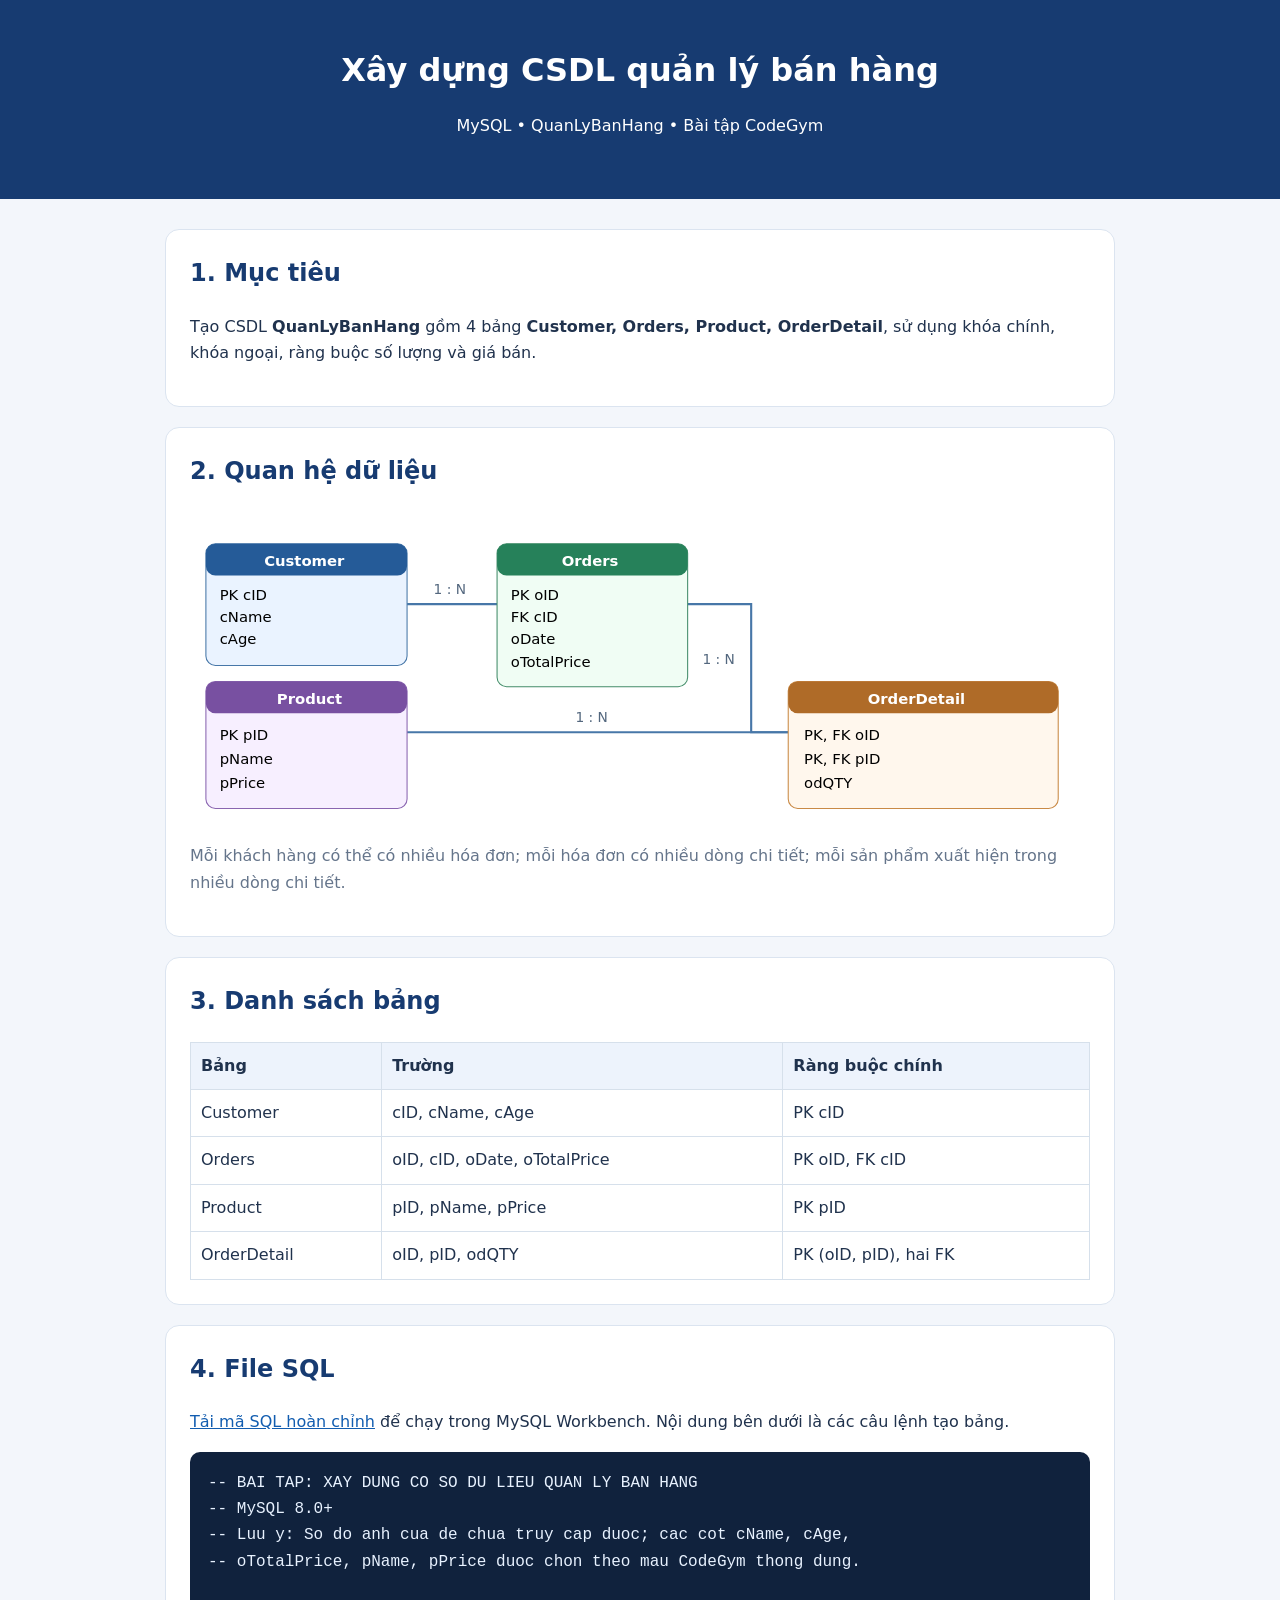
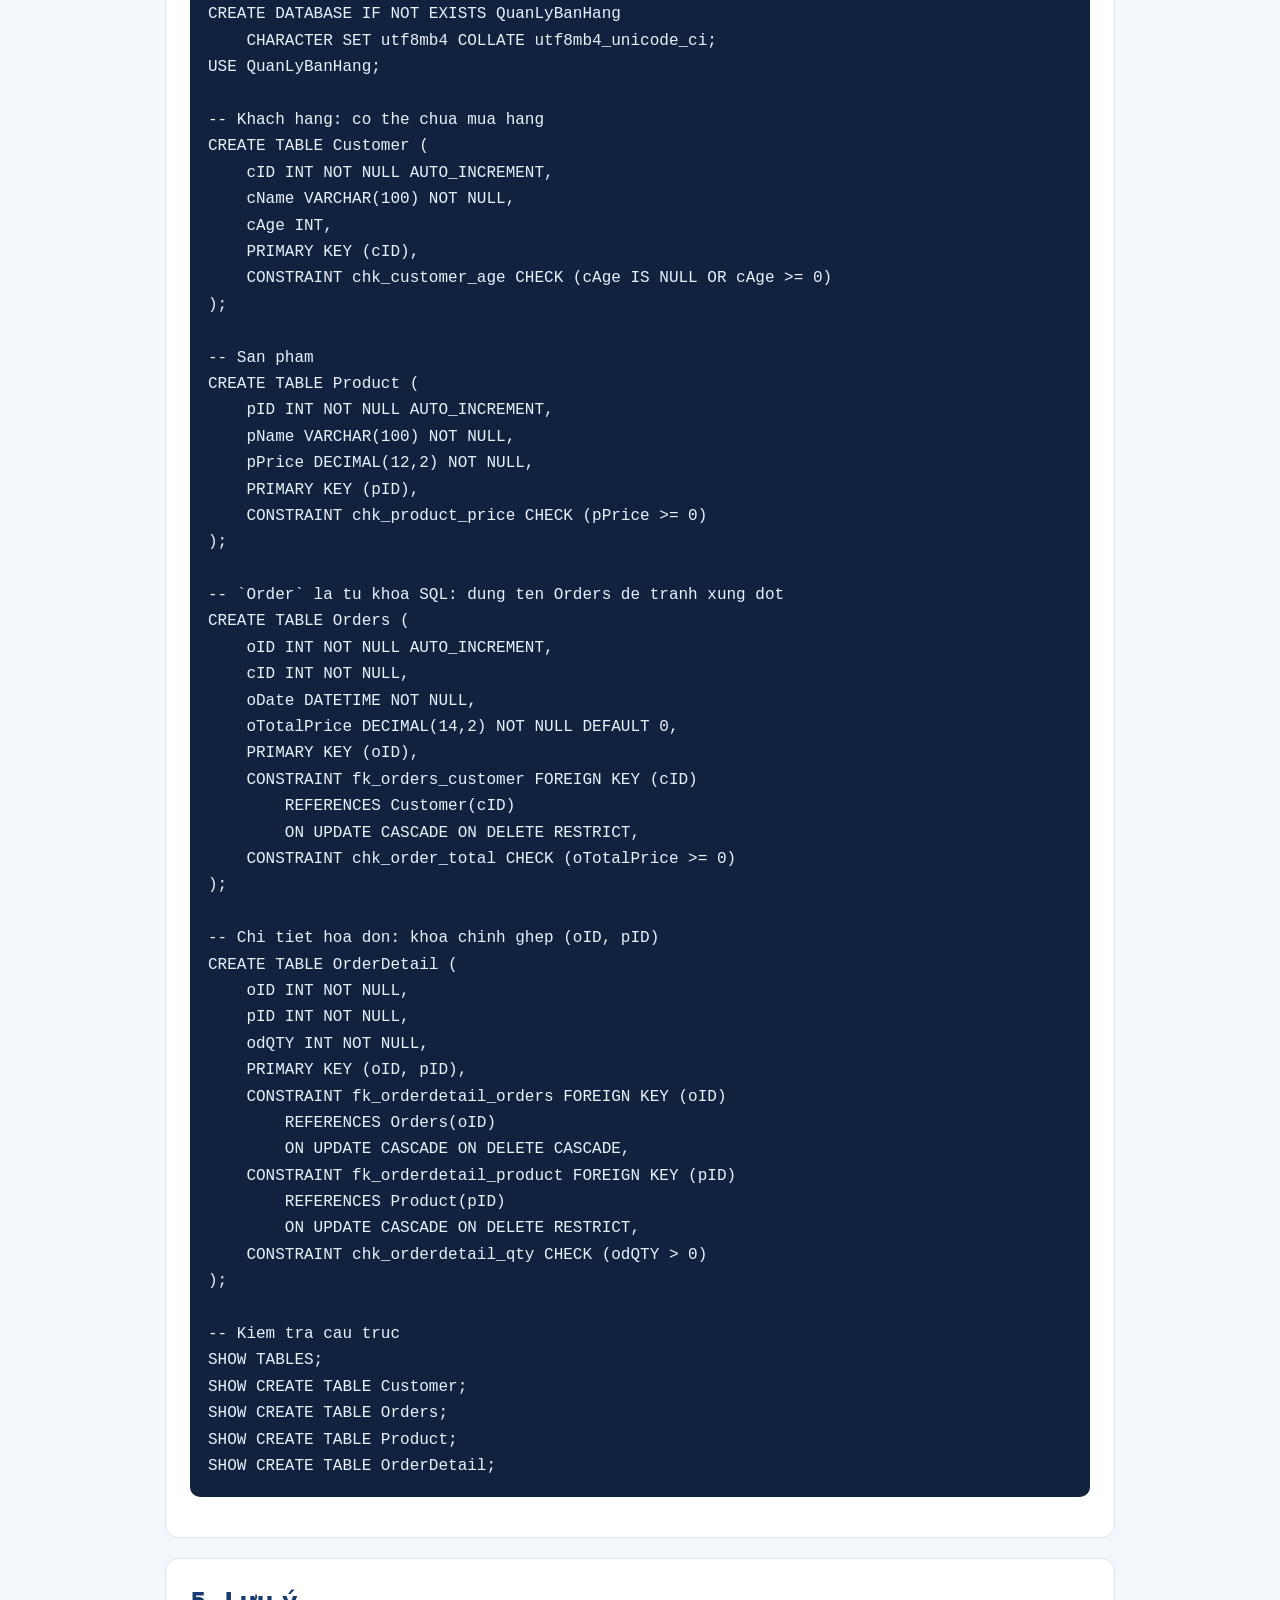
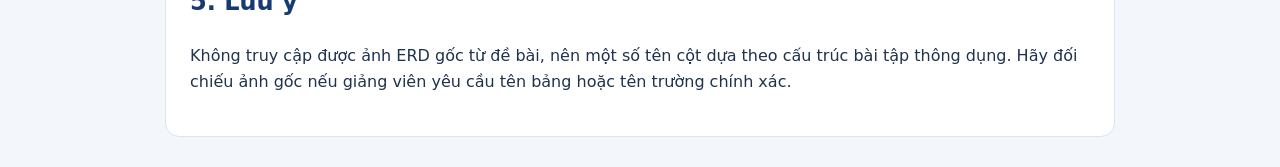
==== commit 4334b170: "Add files via upload" ====
--- a/index.html
+++ b/index.html
@@ -1,41 +1 @@
-<!doctype html><html lang="vi"><head><meta charset="utf-8"><meta name="viewport" content="width=device-width,initial-scale=1"><title>Quản lý sinh viên - CodeGym</title><style>body{font:16px/1.65 system-ui,Arial;background:#f1f5fb;color:#1b2d47;margin:0}header{background:#164577;color:white;padding:45px max(20px,calc((100vw - 950px)/2))}main{max-width:950px;margin:28px auto;padding:0 20px}section{background:white;padding:25px;border:1px solid #dae4f0;border-radius:13px;margin:20px 0}h1{margin:0}h2,h3{color:#164577}table{width:100%;border-collapse:collapse;margin-bottom:20px}th,td{border:1px solid #d5dfec;padding:9px;text-align:left}th{background:#eaf2fd}.scroll{overflow-x:auto}pre{background:#11243b;color:#e7f2ff;padding:20px;overflow:auto;border-radius:9px}a{color:#1557a0}.er{display:flex;flex-wrap:wrap;gap:12px;align-items:center}.node{border:2px solid #3475b7;border-radius:8px;padding:13px;background:#eaf3ff;min-width:125px;text-align:center}.arr{font-weight:bold;color:#3475b7}footer{text-align:center;padding:24px}</style></head><body><header><small>THỰC HÀNH CODEGYM • MYSQL</small><h1>Tạo CSDL quản lý sinh viên</h1><p>Cơ sở dữ liệu QuanLySinhVien • 4 bảng • Đầy đủ ràng buộc</p></header><main><section><h2>1. Mục tiêu</h2><p>Tạo cơ sở dữ liệu và bảng bằng câu lệnh SQL, sử dụng khóa chính, khóa ngoại, tự tăng, NOT NULL, DEFAULT, CHECK và UNIQUE.</p></section><section><h2>2. Cấu trúc 4 bảng</h2><div class="scroll"><h3>Class</h3><table><thead><tr><th>Trường</th><th>Kiểu dữ liệu</th><th>Ràng buộc</th></tr></thead><tbody><tr><td>ClassID</td><td>INT</td><td>PK, AUTO_INCREMENT, NOT NULL</td></tr><tr><td>ClassName</td><td>VARCHAR(60)</td><td>NOT NULL</td></tr><tr><td>StartDate</td><td>DATETIME</td><td>NOT NULL</td></tr><tr><td>Status</td><td>BIT</td><td></td></tr></tbody></table><h3>Student</h3><table><thead><tr><th>Trường</th><th>Kiểu dữ liệu</th><th>Ràng buộc</th></tr></thead><tbody><tr><td>StudentID</td><td>INT</td><td>PK, AUTO_INCREMENT, NOT NULL</td></tr><tr><td>StudentName</td><td>VARCHAR(30)</td><td>NOT NULL</td></tr><tr><td>Address</td><td>VARCHAR(50)</td><td></td></tr><tr><td>Phone</td><td>VARCHAR(20)</td><td></td></tr><tr><td>Status</td><td>BIT</td><td></td></tr><tr><td>ClassID</td><td>INT</td><td>NOT NULL, FK → Class</td></tr></tbody></table><h3>Subject</h3><table><thead><tr><th>Trường</th><th>Kiểu dữ liệu</th><th>Ràng buộc</th></tr></thead><tbody><tr><td>SubID</td><td>INT</td><td>PK, AUTO_INCREMENT, NOT NULL</td></tr><tr><td>SubName</td><td>VARCHAR(30)</td><td>NOT NULL</td></tr><tr><td>Credit</td><td>TINYINT</td><td>NOT NULL, DEFAULT 1, CHECK &gt;= 1</td></tr><tr><td>Status</td><td>BIT</td><td>DEFAULT 1</td></tr></tbody></table><h3>Mark</h3><table><thead><tr><th>Trường</th><th>Kiểu dữ liệu</th><th>Ràng buộc</th></tr></thead><tbody><tr><td>MarkID</td><td>INT</td><td>PK, AUTO_INCREMENT, NOT NULL</td></tr><tr><td>SubID</td><td>INT</td><td>NOT NULL, FK → Subject</td></tr><tr><td>StudentID</td><td>INT</td><td>NOT NULL, FK → Student</td></tr><tr><td>Mark</td><td>FLOAT</td><td>DEFAULT 0, CHECK 0–100</td></tr><tr><td>ExamTimes</td><td>TINYINT</td><td>DEFAULT 1</td></tr><tr><td>(SubID, StudentID)</td><td>—</td><td>UNIQUE</td></tr></tbody></table></div></section><section><h2>3. Sơ đồ quan hệ</h2><div class="er"><div class="node"><b>Class</b><div>ClassID (PK)</div></div><span class="arr">1 → N</span><div class="node"><b>Student</b><div>StudentID (PK)</div><div>ClassID (FK)</div></div><span class="arr">1 → N</span><div class="node"><b>Mark</b><div>MarkID (PK)</div><div>StudentID (FK)</div><div>SubID (FK)</div></div><span class="arr">N ← 1</span><div class="node"><b>Subject</b><div>SubID (PK)</div></div></div><p>Mark là bảng ghi điểm nối sinh viên với môn học. Ràng buộc UNIQUE(SubID, StudentID) đảm bảo mỗi cặp chỉ có một bản ghi điểm.</p></section><section><h2>4. Mã SQL</h2><p><a href="QuanLySinhVien.sql">Tải file QuanLySinhVien.sql</a> để chạy bằng MySQL Workbench.</p><pre><code>CREATE DATABASE IF NOT EXISTS QuanLySinhVien CHARACTER SET utf8mb4 COLLATE utf8mb4_unicode_ci;
-USE QuanLySinhVien;
-
-CREATE TABLE Class (
- ClassID INT NOT NULL AUTO_INCREMENT PRIMARY KEY,
- ClassName VARCHAR(60) NOT NULL,
- StartDate DATETIME NOT NULL,
- Status BIT
-);
-
-CREATE TABLE Student (
- StudentID INT NOT NULL AUTO_INCREMENT PRIMARY KEY,
- StudentName VARCHAR(30) NOT NULL,
- Address VARCHAR(50),
- Phone VARCHAR(20),
- Status BIT,
- ClassID INT NOT NULL,
- CONSTRAINT FK_Student_Class FOREIGN KEY (ClassID) REFERENCES Class(ClassID)
-);
-
-CREATE TABLE Subject (
- SubID INT NOT NULL AUTO_INCREMENT PRIMARY KEY,
- SubName VARCHAR(30) NOT NULL,
- Credit TINYINT NOT NULL DEFAULT 1 CHECK (Credit &gt;= 1),
- Status BIT DEFAULT b&#x27;1&#x27;
-);
-
-CREATE TABLE Mark (
- MarkID INT NOT NULL AUTO_INCREMENT PRIMARY KEY,
- SubID INT NOT NULL,
- StudentID INT NOT NULL,
- Mark FLOAT DEFAULT 0 CHECK (Mark BETWEEN 0 AND 100),
- ExamTimes TINYINT DEFAULT 1,
- CONSTRAINT UQ_Mark_Sub_Student UNIQUE (SubID, StudentID),
- CONSTRAINT FK_Mark_Subject FOREIGN KEY (SubID) REFERENCES Subject(SubID),
- CONSTRAINT FK_Mark_Student FOREIGN KEY (StudentID) REFERENCES Student(StudentID)
-);
-
-SHOW TABLES;
-SHOW CREATE TABLE Mark;
-</code></pre></section><section><h2>5. Kiểm tra và nộp bài</h2><p>Mở MySQL Workbench, chạy toàn bộ file SQL. Dùng <code>SHOW TABLES;</code> để kiểm tra đủ 4 bảng và <code>SHOW CREATE TABLE Mark;</code> để kiểm tra khóa ngoại, CHECK và UNIQUE.</p><p>Đưa thư mục này lên GitHub. Nếu bật GitHub Pages cho nhánh main và thư mục root, truy cập đường dẫn <code>https://dtc245200747.github.io/baithuchanh/quan-ly-sinh-vien/</code>.</p><p><strong>Lưu ý:</strong> Đường dẫn chỉ hoạt động sau khi tải file lên và bật GitHub Pages.</p></section></main><footer>Bài thực hành Quản lý sinh viên</footer></body></html>+<!doctype html><html lang="vi"><head><meta charset="utf-8"><meta name="viewport" content="width=device-width,initial-scale=1"><title>Quản lý bán hàng | Bài tập SQL</title><style>body{font:16px/1.65 system-ui,Arial;margin:0;background:#f3f6fb;color:#20324d}header{background:#173b71;color:white;padding:44px 24px;text-align:center}header h1{margin:0;font-size:32px}main{max-width:950px;margin:30px auto;padding:0 18px}section{background:white;border:1px solid #dbe4f0;border-radius:14px;padding:24px;margin-bottom:20px}h2{color:#173b71;margin-top:0}table{width:100%;border-collapse:collapse}th,td{border:1px solid #d6e0eb;padding:10px;text-align:left}th{background:#edf3fc}pre{background:#10223d;color:#e8f2ff;border-radius:10px;padding:18px;overflow:auto;white-space:pre-wrap}a{color:#125db0}.muted{color:#65758b}svg{width:100%;max-height:340px}</style></head><body><header><h1>Xây dựng CSDL quản lý bán hàng</h1><p>MySQL • QuanLyBanHang • Bài tập CodeGym</p></header><main><section><h2>1. Mục tiêu</h2><p>Tạo CSDL <strong>QuanLyBanHang</strong> gồm 4 bảng <strong>Customer, Orders, Product, OrderDetail</strong>, sử dụng khóa chính, khóa ngoại, ràng buộc số lượng và giá bán.</p></section><section><h2>2. Quan hệ dữ liệu</h2><svg viewBox="0 0 850 290" role="img" aria-label="ERD quan ly ban hang"><g stroke="#4777a8" stroke-width="2" fill="none"><path d="M205 87 H290"/><path d="M470 87 H530 V208 H565"/><path d="M205 208 H565"/></g><g font-size="13" fill="#53677e"><text x="230" y="77">1 : N</text><text x="484" y="144">1 : N</text><text x="364" y="198">1 : N</text></g><g font-size="14"><rect x="15" y="30" width="190" height="115" rx="9" fill="#eaf3ff" stroke="#4777a8"/><rect x="15" y="30" width="190" height="30" rx="9" fill="#255b98"/><text x="70" y="51" fill="white" font-weight="bold">Customer</text><text x="28" y="83">PK cID</text><text x="28" y="104">cName</text><text x="28" y="125">cAge</text><rect x="290" y="30" width="180" height="135" rx="9" fill="#f0fdf4" stroke="#448d6a"/><rect x="290" y="30" width="180" height="30" rx="9" fill="#26815a"/><text x="351" y="51" fill="white" font-weight="bold">Orders</text><text x="303" y="83">PK oID</text><text x="303" y="104">FK cID</text><text x="303" y="125">oDate</text><text x="303" y="146">oTotalPrice</text><rect x="565" y="160" width="255" height="120" rx="9" fill="#fff7ed" stroke="#c98a46"/><rect x="565" y="160" width="255" height="30" rx="9" fill="#af6b28"/><text x="640" y="181" fill="white" font-weight="bold">OrderDetail</text><text x="580" y="215">PK, FK oID</text><text x="580" y="238">PK, FK pID</text><text x="580" y="261">odQTY</text><rect x="15" y="160" width="190" height="120" rx="9" fill="#f7efff" stroke="#8a65b0"/><rect x="15" y="160" width="190" height="30" rx="9" fill="#7850a1"/><text x="82" y="181" fill="white" font-weight="bold">Product</text><text x="28" y="215">PK pID</text><text x="28" y="238">pName</text><text x="28" y="261">pPrice</text></g></svg><p class="muted">Mỗi khách hàng có thể có nhiều hóa đơn; mỗi hóa đơn có nhiều dòng chi tiết; mỗi sản phẩm xuất hiện trong nhiều dòng chi tiết.</p></section><section><h2>3. Danh sách bảng</h2><table><tr><th>Bảng</th><th>Trường</th><th>Ràng buộc chính</th></tr><tr><td>Customer</td><td>cID, cName, cAge</td><td>PK cID</td></tr><tr><td>Orders</td><td>oID, cID, oDate, oTotalPrice</td><td>PK oID, FK cID</td></tr><tr><td>Product</td><td>pID, pName, pPrice</td><td>PK pID</td></tr><tr><td>OrderDetail</td><td>oID, pID, odQTY</td><td>PK (oID, pID), hai FK</td></tr></table></section><section><h2>4. File SQL</h2><p><a href="QuanLyBanHang.sql">Tải mã SQL hoàn chỉnh</a> để chạy trong MySQL Workbench. Nội dung bên dưới là các câu lệnh tạo bảng.</p><pre id="sql">Đang tải mã SQL…</pre></section><section><h2>5. Lưu ý</h2><p>Không truy cập được ảnh ERD gốc từ đề bài, nên một số tên cột dựa theo cấu trúc bài tập thông dụng. Hãy đối chiếu ảnh gốc nếu giảng viên yêu cầu tên bảng hoặc tên trường chính xác.</p></section></main><script>fetch('QuanLyBanHang.sql').then(r=>r.text()).then(s=>document.querySelector('#sql').textContent=s).catch(()=>document.querySelector('#sql').textContent='Mở file QuanLyBanHang.sql để xem toàn bộ mã.');</script></body></html>
